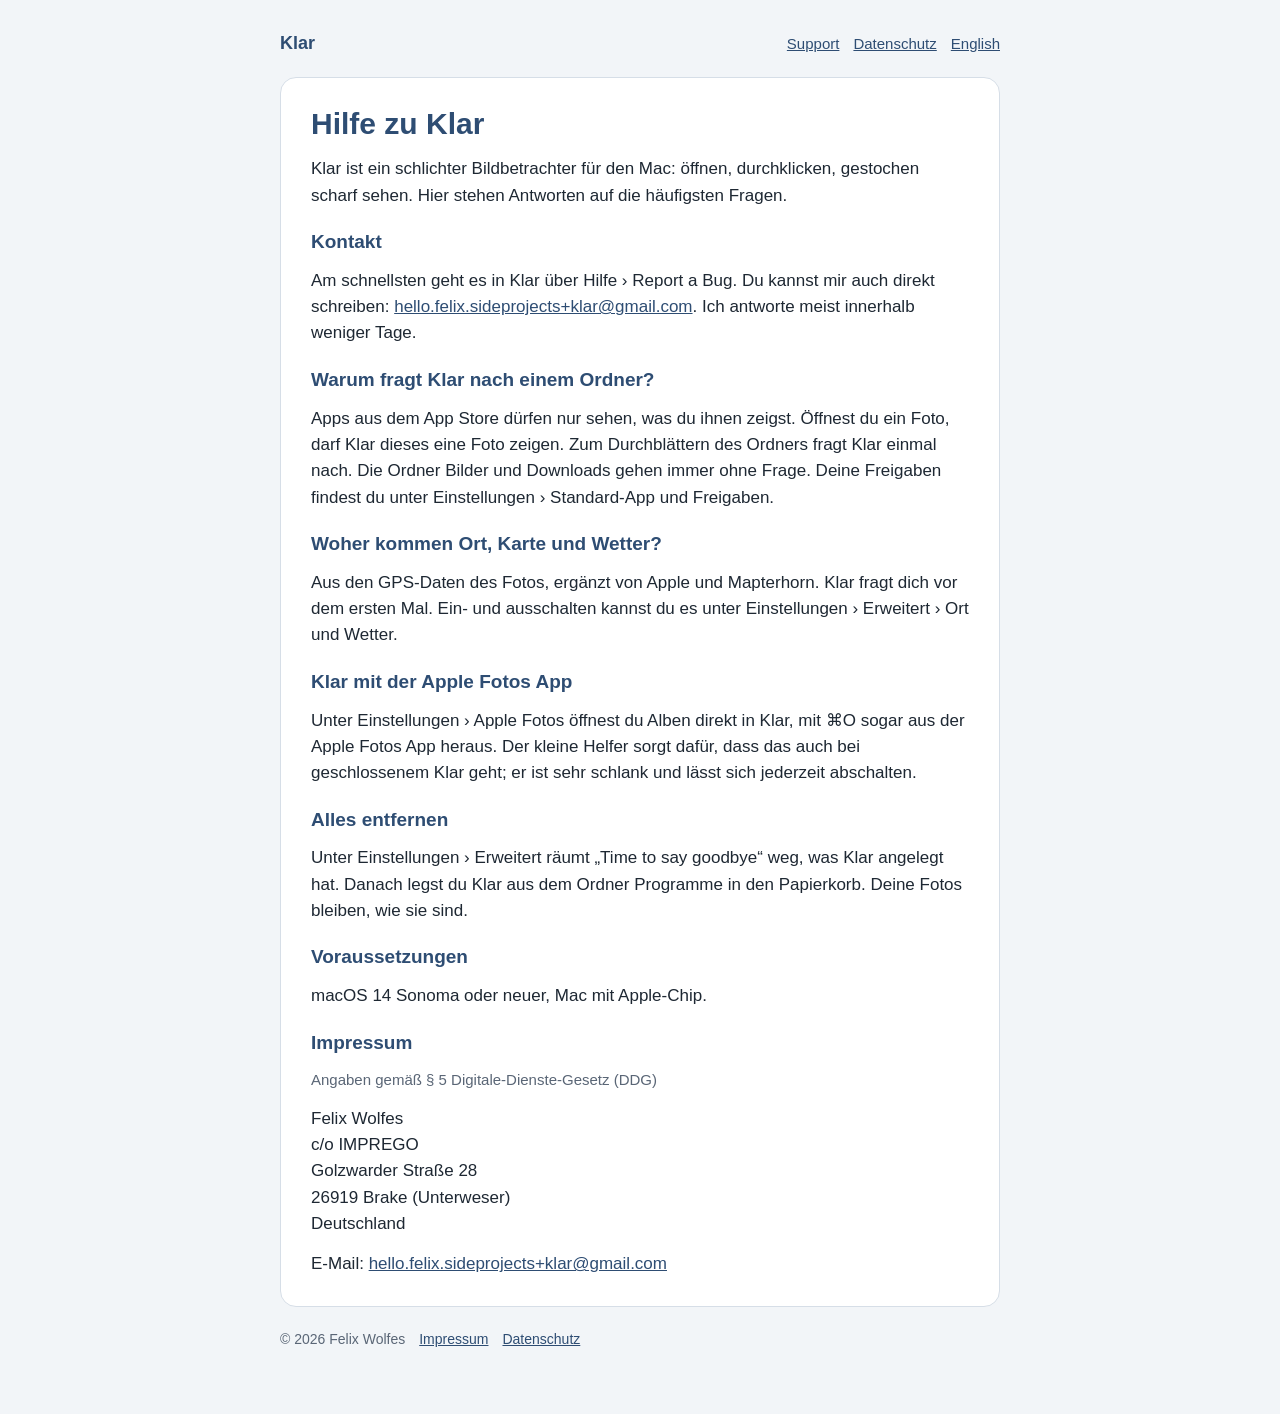
==== de/support/index.html @ 1c0080f7 "Datenschutz, Support und Impressum für Klar Co-Authored-By: Claude Opus 5.5 <noreply@anthropic.com>" ====
<!DOCTYPE html>
<html lang="de">
<head>
<meta charset="utf-8">
<meta name="viewport" content="width=device-width, initial-scale=1">
<title>Hilfe zu Klar</title>
<link rel="stylesheet" href="../../style.css">
</head>
<body>
<main>
<nav><a class="brand" href="../../de/support/">Klar</a><span class="links"><a href="../../de/support/">Support</a><a href="../../de/datenschutz/">Datenschutz</a><a href="../../en/support/" hreflang="en">English</a></span></nav>
<article>
<h1>Hilfe zu Klar</h1>
<p>Klar ist ein schlichter Bildbetrachter für den Mac: öffnen, durchklicken, gestochen scharf sehen. Hier stehen Antworten auf die häufigsten Fragen.</p>
<h2>Kontakt</h2>
<p>Am schnellsten geht es in Klar über Hilfe › Report a Bug. Du kannst mir auch direkt schreiben: <a href="mailto:hello.felix.sideprojects+klar@gmail.com">hello.felix.sideprojects+klar@gmail.com</a>. Ich antworte meist innerhalb weniger Tage.</p>
<h2>Warum fragt Klar nach einem Ordner?</h2>
<p>Apps aus dem App Store dürfen nur sehen, was du ihnen zeigst. Öffnest du ein Foto, darf Klar dieses eine Foto zeigen. Zum Durchblättern des Ordners fragt Klar einmal nach. Die Ordner Bilder und Downloads gehen immer ohne Frage. Deine Freigaben findest du unter Einstellungen › Standard-App und Freigaben.</p>
<h2>Woher kommen Ort, Karte und Wetter?</h2>
<p>Aus den GPS-Daten des Fotos, ergänzt von Apple und Mapterhorn. Klar fragt dich vor dem ersten Mal. Ein- und ausschalten kannst du es unter Einstellungen › Erweitert › Ort und Wetter.</p>
<h2>Klar mit der Apple Fotos App</h2>
<p>Unter Einstellungen › Apple Fotos öffnest du Alben direkt in Klar, mit ⌘O sogar aus der Apple Fotos App heraus. Der kleine Helfer sorgt dafür, dass das auch bei geschlossenem Klar geht; er ist sehr schlank und lässt sich jederzeit abschalten.</p>
<h2>Alles entfernen</h2>
<p>Unter Einstellungen › Erweitert räumt „Time to say goodbye“ weg, was Klar angelegt hat. Danach legst du Klar aus dem Ordner Programme in den Papierkorb. Deine Fotos bleiben, wie sie sind.</p>
<h2>Voraussetzungen</h2>
<p>macOS 14 Sonoma oder neuer, Mac mit Apple-Chip.</p>
<h2 id="impressum">Impressum</h2>
<p class="meta">Angaben gemäß § 5 Digitale-Dienste-Gesetz (DDG)</p>
<p>Felix Wolfes<br>c/o IMPREGO<br>Golzwarder Straße 28<br>26919 Brake (Unterweser)<br>Deutschland</p>
<p>E-Mail: <a href="mailto:hello.felix.sideprojects+klar@gmail.com">hello.felix.sideprojects+klar@gmail.com</a></p>
</article>
<footer><span>© 2026 Felix Wolfes</span><a href="../../de/support/#impressum">Impressum</a><a href="../../de/datenschutz/">Datenschutz</a></footer>
</main>
</body>
</html>
---- style.css ----
:root{--bg:#F2F5F8;--card:#fff;--ink:#2E4D73;--text:#1E2833;--muted:#5A6676;--line:#D6DEE7;color-scheme:light dark}
@media (prefers-color-scheme:dark){:root{--bg:#141A21;--card:#1C242D;--ink:#A8BDD4;--text:#E5EAF0;--muted:#9AA6B4;--line:#2E3946}}
*{box-sizing:border-box}
body{margin:0;background:var(--bg);color:var(--text);font:17px/1.55 -apple-system,BlinkMacSystemFont,"Helvetica Neue",Arial,sans-serif;-webkit-text-size-adjust:100%}
main{max-width:760px;margin:0 auto;padding:32px 20px 64px}
nav{display:flex;justify-content:space-between;align-items:center;gap:12px;margin-bottom:22px;font-size:15px}
nav .brand{font:700 18px ui-rounded,-apple-system,sans-serif;color:var(--ink);text-decoration:none}
nav .links{display:flex;gap:14px;flex-wrap:wrap}
article{background:var(--card);border:1px solid var(--line);border-radius:16px;padding:28px 30px;display:flex;flex-direction:column;gap:14px}
h1,h2{font-family:ui-rounded,-apple-system,sans-serif;color:var(--ink);line-height:1.2;margin:0}
h1{font-size:30px;font-weight:800}h2{font-size:19px;font-weight:700;margin-top:8px}
p{margin:0}ul{margin:0;padding-left:22px;display:flex;flex-direction:column;gap:6px}
a{color:var(--ink)}
.meta{color:var(--muted);font-size:15px}
.short{background:var(--bg);border-radius:12px;padding:14px 18px;display:flex;flex-direction:column;gap:8px}
table{border-collapse:collapse;width:100%;font-size:16px}
th,td{text-align:left;vertical-align:top;padding:8px 12px 8px 0;border-top:1px solid var(--line)}
th{color:var(--ink);width:26%}tr:first-child th,tr:first-child td{border-top:0}
footer{margin-top:22px;color:var(--muted);font-size:14px;display:flex;gap:14px;flex-wrap:wrap}
@media (max-width:560px){article{padding:22px 18px}}
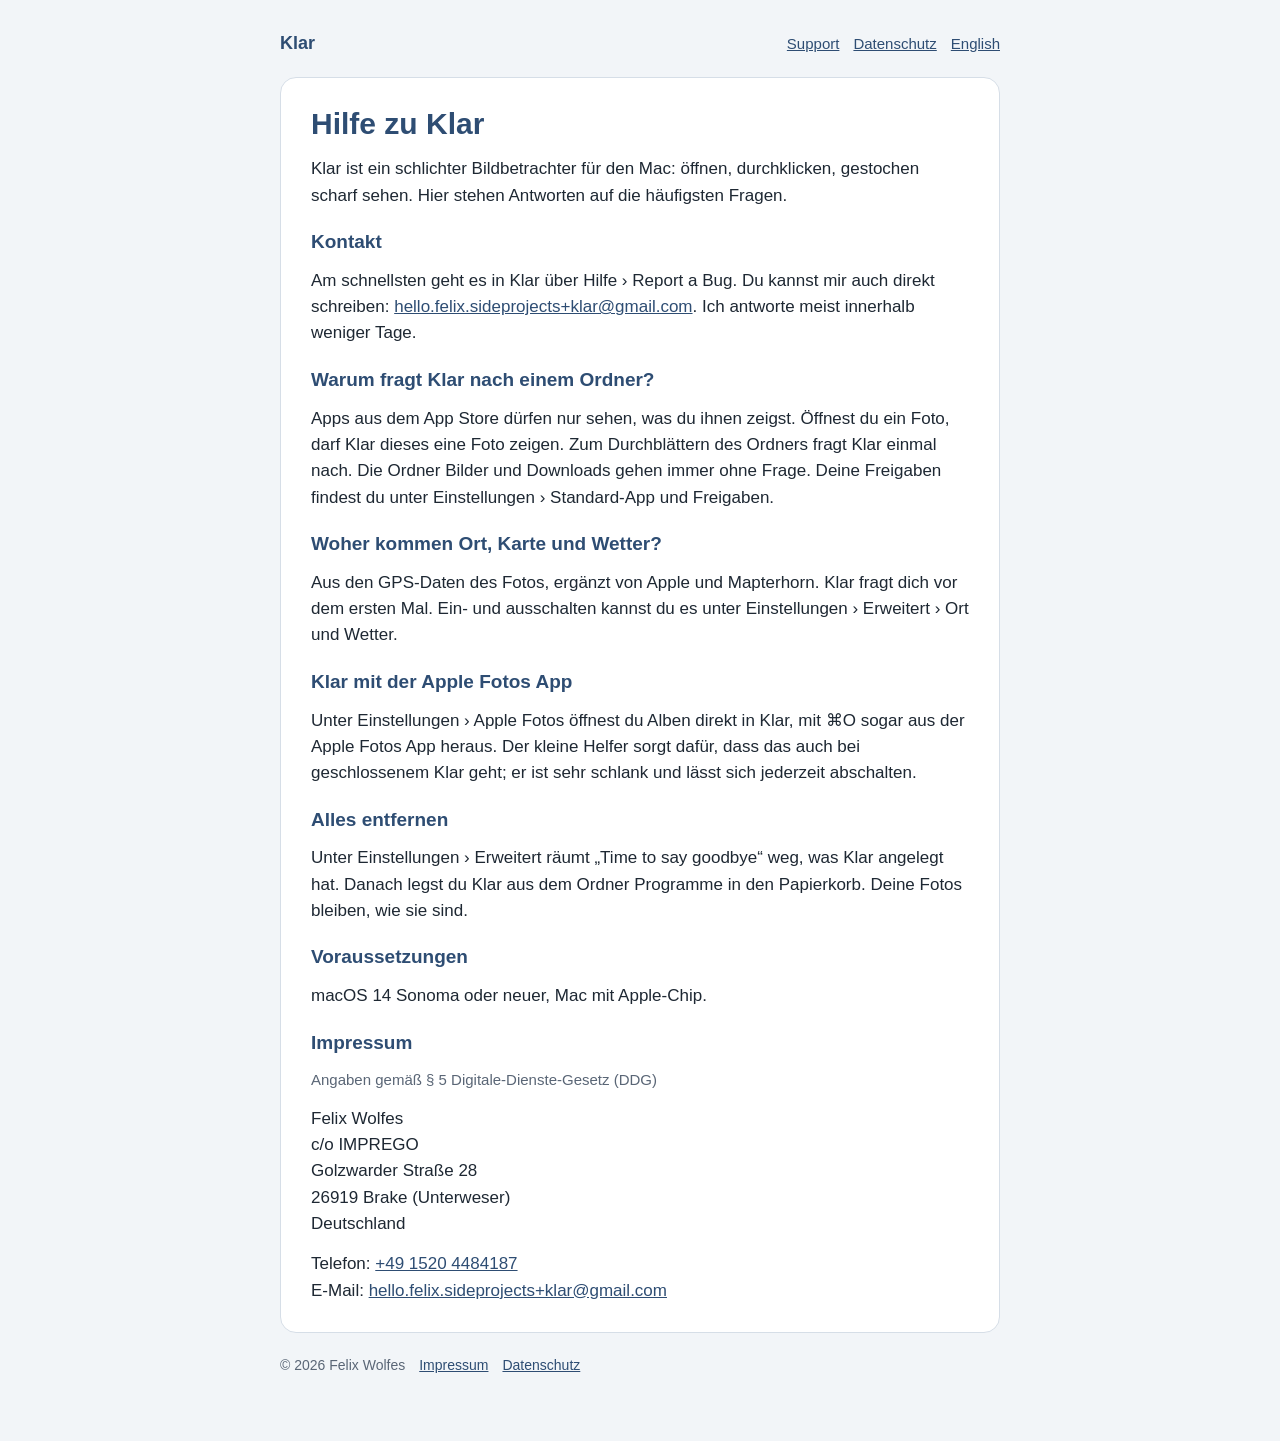
==== commit d9fb75be: "Impressum: Telefonnummer ergänzt Co-Authored-By: Claude Opus 5.5 <noreply@anthropic.com>" ====
--- a/de/support/index.html
+++ b/de/support/index.html
@@ -27,7 +27,7 @@
 <h2 id="impressum">Impressum</h2>
 <p class="meta">Angaben gemäß § 5 Digitale-Dienste-Gesetz (DDG)</p>
 <p>Felix Wolfes<br>c/o IMPREGO<br>Golzwarder Straße 28<br>26919 Brake (Unterweser)<br>Deutschland</p>
-<p>E-Mail: <a href="mailto:hello.felix.sideprojects+klar@gmail.com">hello.felix.sideprojects+klar@gmail.com</a></p>
+<p>Telefon: <a href="tel:+4915204484187">+49 1520 4484187</a><br>E-Mail: <a href="mailto:hello.felix.sideprojects+klar@gmail.com">hello.felix.sideprojects+klar@gmail.com</a></p>
 </article>
 <footer><span>© 2026 Felix Wolfes</span><a href="../../de/support/#impressum">Impressum</a><a href="../../de/datenschutz/">Datenschutz</a></footer>
 </main>
